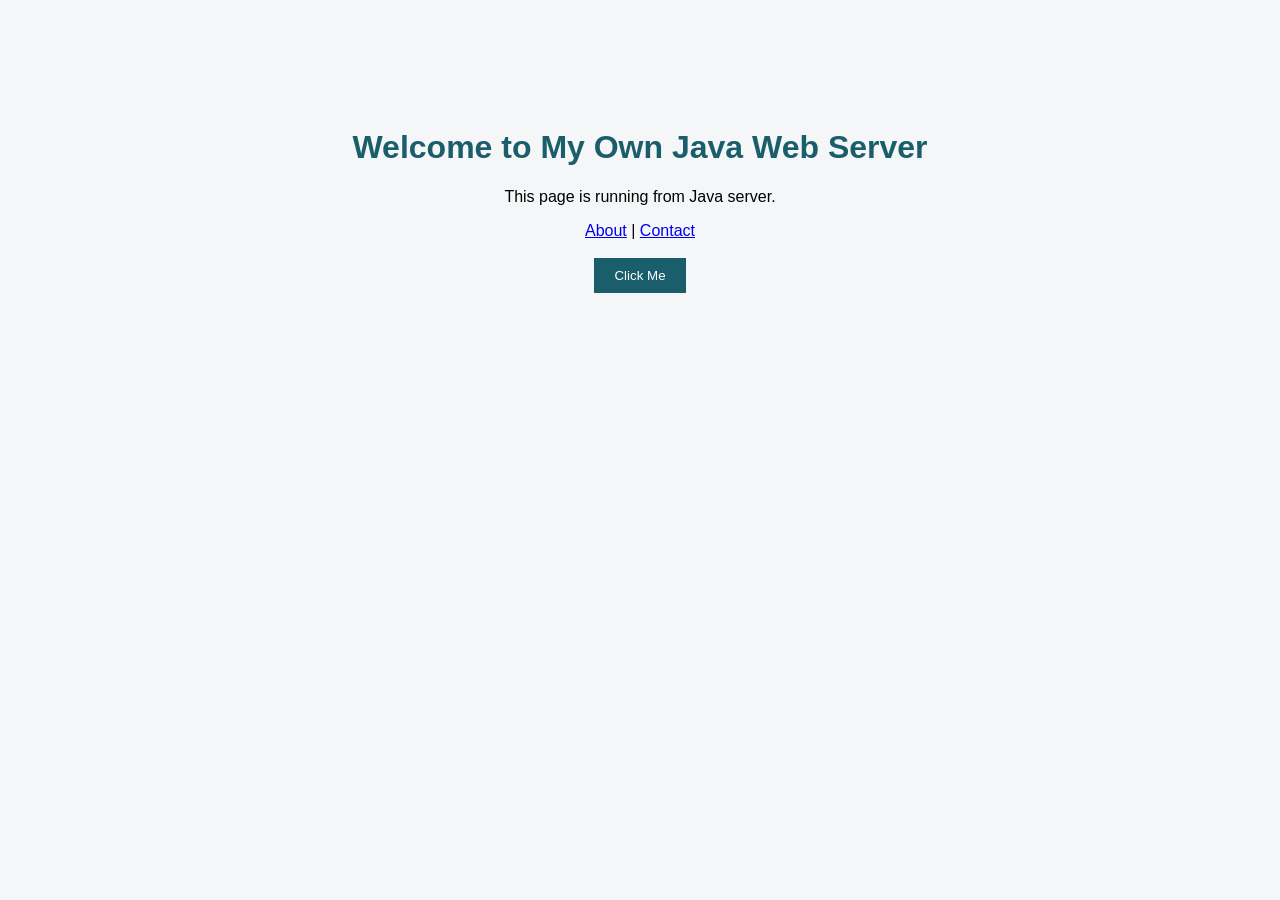
==== htdocs/javamyadmin/index.html @ 66a82264 "Add MySQL JDBC integration, Create DatabaseManager.java and moved www/ server folder into htdocs wit" ====
<!DOCTYPE html>
<html>
<head>
    <title>My Java Server</title>
    <link rel="stylesheet" href="style.css">
</head>
<body>
    <h1>Welcome to My Own Java Web Server</h1>
    <p>This page is running from Java server.</p>

    <a href="/about">About</a> |
    <a href="/contact">Contact</a>

    <br><br>

    <button onclick="showMessage()">Click Me</button>

    <script src="script.js"></script>
</body>
</html>
---- htdocs/javamyadmin/style.css ----
body {
    font-family: Arial, sans-serif;
    background-color: #f4f6f8;
    text-align: center;
    padding-top: 100px;
}

h1 {
    color: #1b5e6b;
}

button {
    padding: 10px 20px;
    background-color: #1b5e6b;
    color: white;
    border: none;
    cursor: pointer;
}
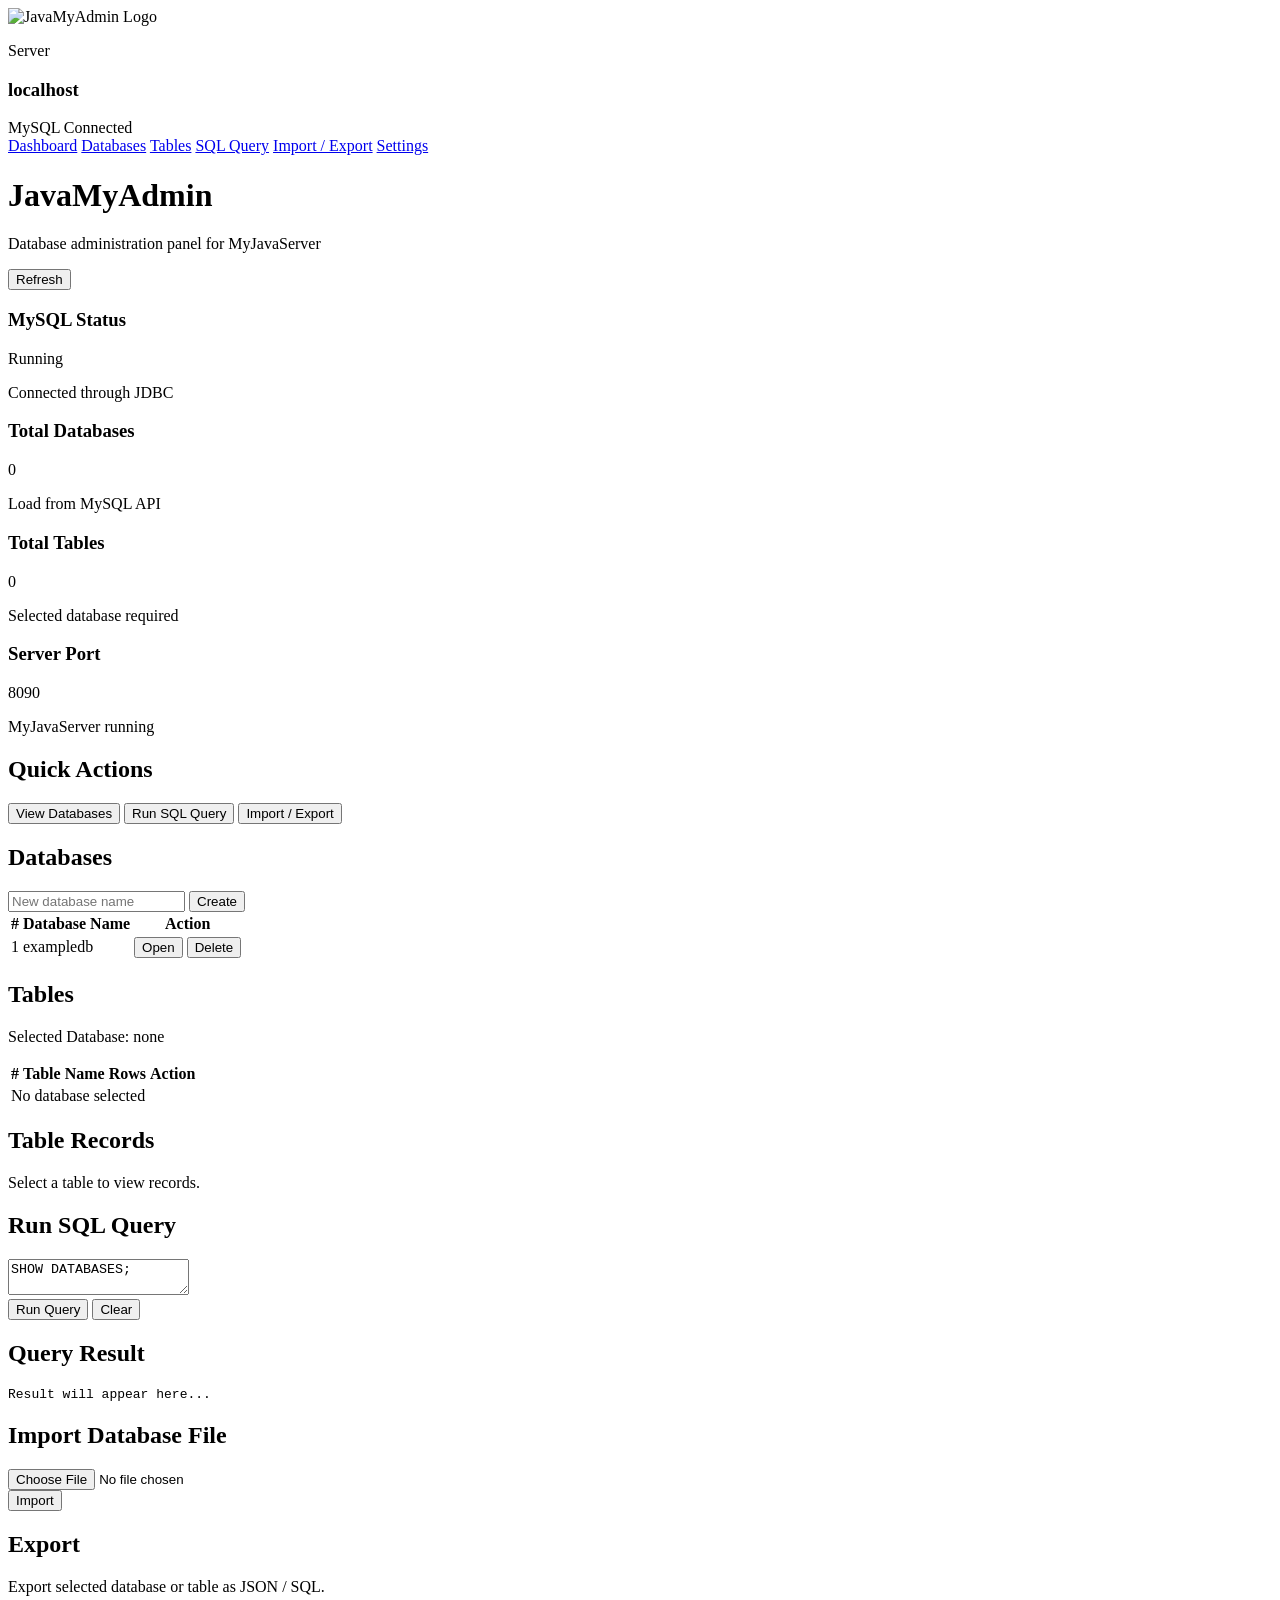
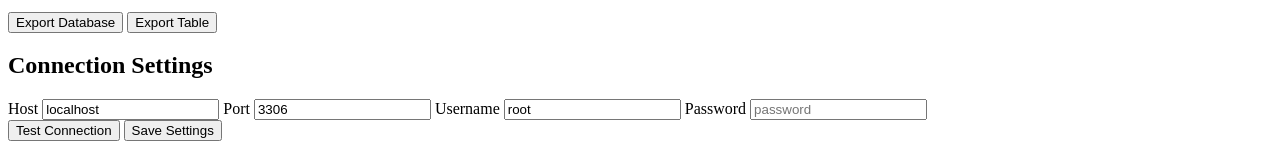
==== commit 52356858: "create an myjavaadmin page and add api's to Show databases/tables/records" ====
--- a/htdocs/javamyadmin/index.html
+++ b/htdocs/javamyadmin/index.html
@@ -1,20 +1,256 @@
 <!DOCTYPE html>
-<html>
+<html lang="en">
 <head>
-    <title>My Java Server</title>
-    <link rel="stylesheet" href="style.css">
+    <meta charset="UTF-8">
+    <meta name="viewport" content="width=device-width, initial-scale=1.0">
+    <title>JavaMyAdmin</title>
+
+    <link rel="stylesheet" href="/javamyadmin/style.css">
 </head>
 <body>
-    <h1>Welcome to My Own Java Web Server</h1>
-    <p>This page is running from Java server.</p>
-
-    <a href="/about">About</a> |
-    <a href="/contact">Contact</a>
-
-    <br><br>
-
-    <button onclick="showMessage()">Click Me</button>
-
-    <script src="script.js"></script>
+
+<div class="app">
+
+    <!-- Sidebar -->
+    <aside class="sidebar">
+
+        <div class="brand">
+            <img src="/javamyadmin/assets/logo.png" alt="JavaMyAdmin Logo">
+        </div>
+
+        <div class="server-box">
+            <p class="label">Server</p>
+            <h3>localhost</h3>
+            <span class="status online">MySQL Connected</span>
+        </div>
+
+        <nav class="menu">
+            <a href="#" class="active" onclick="showSection('dashboard')">Dashboard</a>
+            <a href="#" onclick="showSection('databases')">Databases</a>
+            <a href="#" onclick="showSection('tables')">Tables</a>
+            <a href="#" onclick="showSection('query')">SQL Query</a>
+            <a href="#" onclick="showSection('importExport')">Import / Export</a>
+            <a href="#" onclick="showSection('settings')">Settings</a>
+        </nav>
+
+    </aside>
+
+    <!-- Main Content -->
+    <main class="main">
+
+        <header class="topbar">
+            <div>
+                <h1>JavaMyAdmin</h1>
+                <p>Database administration panel for MyJavaServer</p>
+            </div>
+
+            <button class="refresh-btn" onclick="refreshStatus()">Refresh</button>
+        </header>
+
+        <!-- Dashboard -->
+        <section id="dashboard" class="section active-section">
+
+            <div class="cards">
+
+                <div class="card">
+                    <h3>MySQL Status</h3>
+                    <p class="big green">Running</p>
+                    <span>Connected through JDBC</span>
+                </div>
+
+                <div class="card">
+                    <h3>Total Databases</h3>
+                    <p class="big">0</p>
+                    <span>Load from MySQL API</span>
+                </div>
+
+                <div class="card">
+                    <h3>Total Tables</h3>
+                    <p class="big">0</p>
+                    <span>Selected database required</span>
+                </div>
+
+                <div class="card">
+                    <h3>Server Port</h3>
+                    <p class="big">8090</p>
+                    <span>MyJavaServer running</span>
+                </div>
+
+            </div>
+
+            <div class="panel">
+                <h2>Quick Actions</h2>
+
+                <div class="actions">
+                    <button onclick="showSection('databases')">View Databases</button>
+                    <button onclick="showSection('query')">Run SQL Query</button>
+                    <button onclick="showSection('importExport')">Import / Export</button>
+                </div>
+            </div>
+
+        </section>
+
+        <!-- Databases -->
+        <section id="databases" class="section">
+
+            <div class="panel">
+                <div class="panel-header">
+                    <h2>Databases</h2>
+
+                    <div class="inline-form">
+                        <input type="text" id="databaseName" placeholder="New database name">
+                        <button onclick="createDatabase()">Create</button>
+                    </div>
+                </div>
+
+                <table>
+                    <thead>
+                    <tr>
+                        <th>#</th>
+                        <th>Database Name</th>
+                        <th>Action</th>
+                    </tr>
+                    </thead>
+
+                    <tbody id="databaseList">
+                    <tr>
+                        <td>1</td>
+                        <td>exampledb</td>
+                        <td>
+                            <button class="small-btn" onclick="selectDatabase('exampledb')">Open</button>
+                            <button class="small-btn danger">Delete</button>
+                        </td>
+                    </tr>
+                    </tbody>
+                </table>
+            </div>
+
+        </section>
+
+        <!-- Tables -->
+        <section id="tables" class="section">
+
+            <div class="panel">
+                <div class="panel-header">
+                    <h2>Tables</h2>
+                    <p id="selectedDatabaseText">Selected Database: none</p>
+                </div>
+
+                <table>
+                    <thead>
+                    <tr>
+                        <th>#</th>
+                        <th>Table Name</th>
+                        <th>Rows</th>
+                        <th>Action</th>
+                    </tr>
+                    </thead>
+
+                    <tbody id="tableList">
+                    <tr>
+                        <td colspan="4" class="empty">No database selected</td>
+                    </tr>
+                    </tbody>
+                </table>
+            </div>
+
+            <div class="panel">
+                <h2>Table Records</h2>
+
+                <div id="recordsBox" class="records-box">
+                    Select a table to view records.
+                </div>
+            </div>
+
+        </section>
+
+        <!-- SQL Query -->
+        <section id="query" class="section">
+
+            <div class="panel">
+                <h2>Run SQL Query</h2>
+
+                <textarea id="sqlQuery" placeholder="Write SQL query here...">SHOW DATABASES;</textarea>
+
+                <div class="actions">
+                    <button onclick="runQuery()">Run Query</button>
+                    <button onclick="clearQuery()" class="secondary">Clear</button>
+                </div>
+            </div>
+
+            <div class="panel">
+                <h2>Query Result</h2>
+                <pre id="queryResult">Result will appear here...</pre>
+            </div>
+
+        </section>
+
+        <!-- Import Export -->
+        <section id="importExport" class="section">
+
+            <div class="panel">
+                <h2>Import Database File</h2>
+
+                <input type="file" id="importFile">
+
+                <div class="actions">
+                    <button onclick="importFile()">Import</button>
+                </div>
+            </div>
+
+            <div class="panel">
+                <h2>Export</h2>
+
+                <p>Export selected database or table as JSON / SQL.</p>
+
+                <div class="actions">
+                    <button onclick="exportDatabase()">Export Database</button>
+                    <button onclick="exportTable()">Export Table</button>
+                </div>
+            </div>
+
+        </section>
+
+        <!-- Settings -->
+        <section id="settings" class="section">
+
+            <div class="panel">
+                <h2>Connection Settings</h2>
+
+                <div class="form-grid">
+                    <label>
+                        Host
+                        <input type="text" value="localhost">
+                    </label>
+
+                    <label>
+                        Port
+                        <input type="text" value="3306">
+                    </label>
+
+                    <label>
+                        Username
+                        <input type="text" value="root">
+                    </label>
+
+                    <label>
+                        Password
+                        <input type="password" placeholder="password">
+                    </label>
+                </div>
+
+                <div class="actions">
+                    <button onclick="testConnection()">Test Connection</button>
+                    <button class="secondary">Save Settings</button>
+                </div>
+            </div>
+
+        </section>
+
+    </main>
+
+</div>
+
+<script src="/javamyadmin/script.js"></script>
 </body>
 </html>
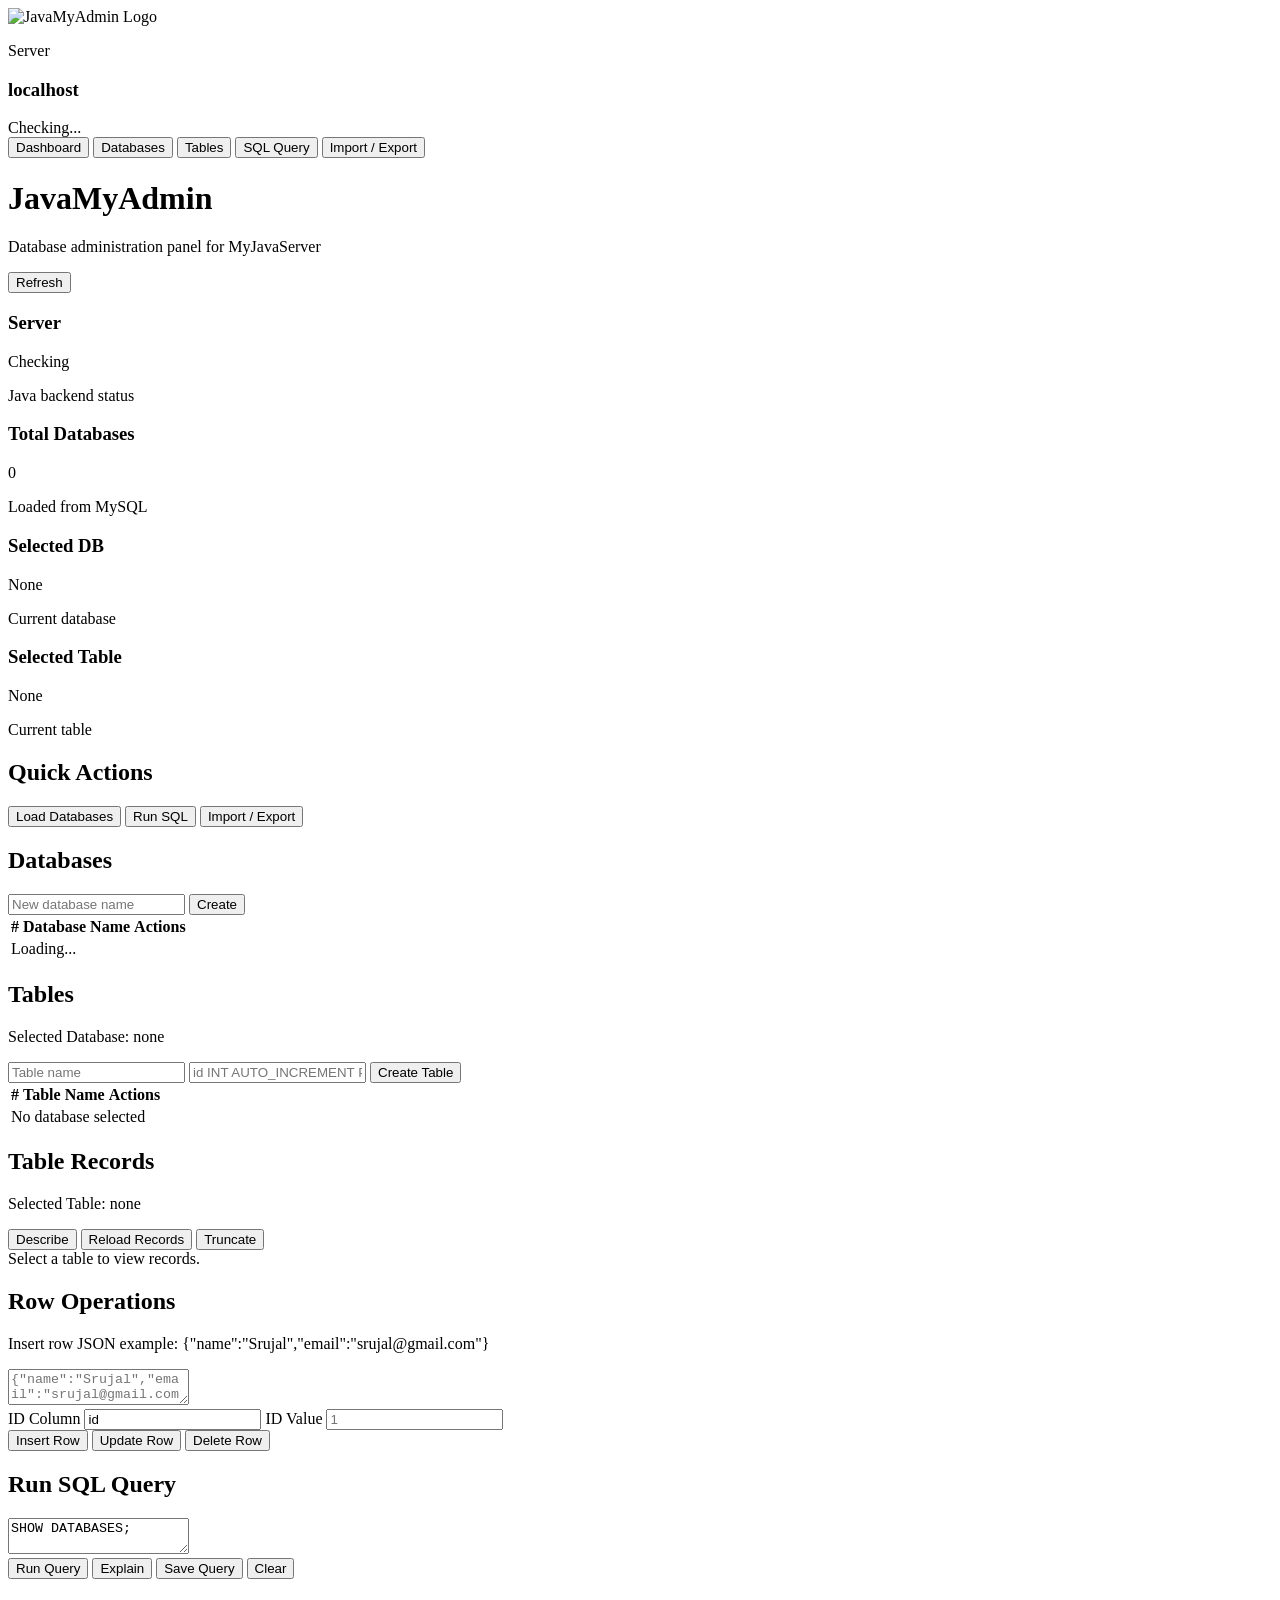
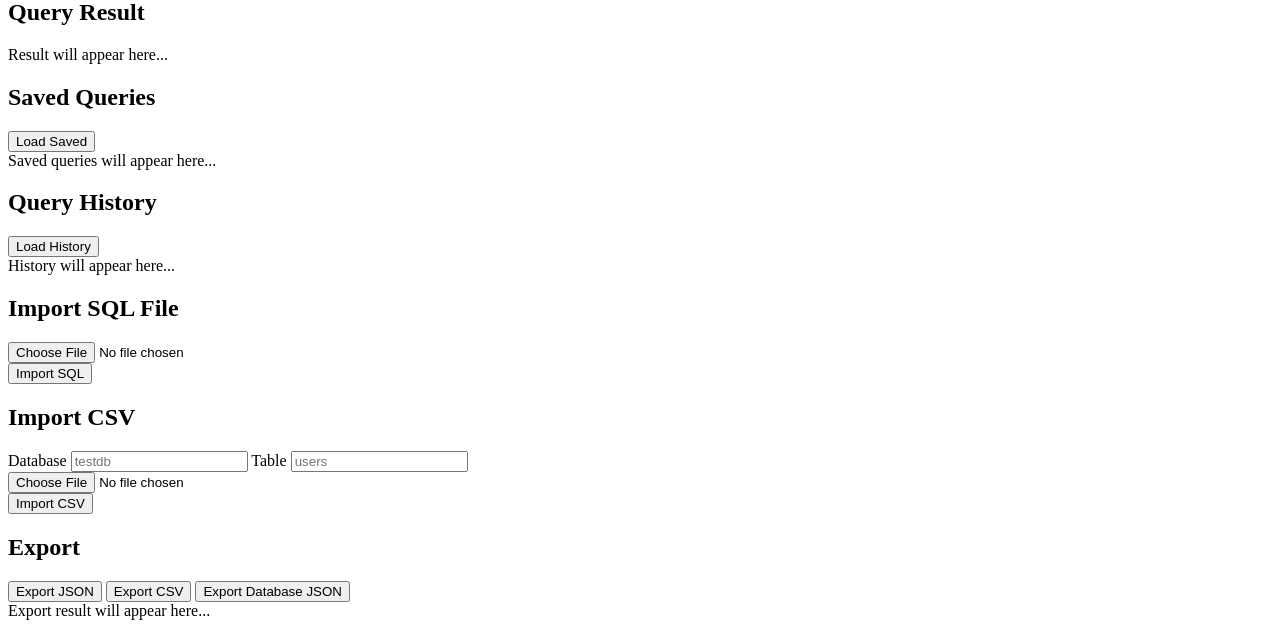
==== commit 2cd999d7: "connect backend with frontend and test frontend" ====
--- a/htdocs/javamyadmin/index.html
+++ b/htdocs/javamyadmin/index.html
@@ -1,256 +1,286 @@
 <!DOCTYPE html>
 <html lang="en">
+
 <head>
     <meta charset="UTF-8">
+    <title>JavaMyAdmin</title>
     <meta name="viewport" content="width=device-width, initial-scale=1.0">
-    <title>JavaMyAdmin</title>
 
     <link rel="stylesheet" href="/javamyadmin/style.css">
 </head>
+
 <body>
 
-<div class="app">
-
-    <!-- Sidebar -->
-    <aside class="sidebar">
-
-        <div class="brand">
-            <img src="/javamyadmin/assets/logo.png" alt="JavaMyAdmin Logo">
-        </div>
-
-        <div class="server-box">
-            <p class="label">Server</p>
-            <h3>localhost</h3>
-            <span class="status online">MySQL Connected</span>
-        </div>
-
-        <nav class="menu">
-            <a href="#" class="active" onclick="showSection('dashboard')">Dashboard</a>
-            <a href="#" onclick="showSection('databases')">Databases</a>
-            <a href="#" onclick="showSection('tables')">Tables</a>
-            <a href="#" onclick="showSection('query')">SQL Query</a>
-            <a href="#" onclick="showSection('importExport')">Import / Export</a>
-            <a href="#" onclick="showSection('settings')">Settings</a>
-        </nav>
-
-    </aside>
-
-    <!-- Main Content -->
-    <main class="main">
-
-        <header class="topbar">
-            <div>
-                <h1>JavaMyAdmin</h1>
-                <p>Database administration panel for MyJavaServer</p>
+    <div class="app">
+
+        <aside class="sidebar">
+            <div class="brand">
+                <img src="/javamyadmin/assets/logo.png" alt="JavaMyAdmin Logo">
             </div>
 
-            <button class="refresh-btn" onclick="refreshStatus()">Refresh</button>
-        </header>
-
-        <!-- Dashboard -->
-        <section id="dashboard" class="section active-section">
-
-            <div class="cards">
-
-                <div class="card">
-                    <h3>MySQL Status</h3>
-                    <p class="big green">Running</p>
-                    <span>Connected through JDBC</span>
-                </div>
-
-                <div class="card">
-                    <h3>Total Databases</h3>
-                    <p class="big">0</p>
-                    <span>Load from MySQL API</span>
-                </div>
-
-                <div class="card">
-                    <h3>Total Tables</h3>
-                    <p class="big">0</p>
-                    <span>Selected database required</span>
-                </div>
-
-                <div class="card">
-                    <h3>Server Port</h3>
-                    <p class="big">8090</p>
-                    <span>MyJavaServer running</span>
-                </div>
-
+            <div class="server-box">
+                <p class="label">Server</p>
+                <h3>localhost</h3>
+                <span id="mysqlStatus" class="status online">Checking...</span>
             </div>
 
-            <div class="panel">
-                <h2>Quick Actions</h2>
-
-                <div class="actions">
-                    <button onclick="showSection('databases')">View Databases</button>
-                    <button onclick="showSection('query')">Run SQL Query</button>
-                    <button onclick="showSection('importExport')">Import / Export</button>
-                </div>
-            </div>
-
-        </section>
-
-        <!-- Databases -->
-        <section id="databases" class="section">
-
-            <div class="panel">
-                <div class="panel-header">
-                    <h2>Databases</h2>
-
-                    <div class="inline-form">
-                        <input type="text" id="databaseName" placeholder="New database name">
-                        <button onclick="createDatabase()">Create</button>
-                    </div>
-                </div>
-
-                <table>
-                    <thead>
-                    <tr>
-                        <th>#</th>
-                        <th>Database Name</th>
-                        <th>Action</th>
-                    </tr>
-                    </thead>
-
-                    <tbody id="databaseList">
-                    <tr>
-                        <td>1</td>
-                        <td>exampledb</td>
-                        <td>
-                            <button class="small-btn" onclick="selectDatabase('exampledb')">Open</button>
-                            <button class="small-btn danger">Delete</button>
-                        </td>
-                    </tr>
-                    </tbody>
-                </table>
-            </div>
-
-        </section>
-
-        <!-- Tables -->
-        <section id="tables" class="section">
-
-            <div class="panel">
-                <div class="panel-header">
-                    <h2>Tables</h2>
-                    <p id="selectedDatabaseText">Selected Database: none</p>
-                </div>
-
-                <table>
-                    <thead>
-                    <tr>
-                        <th>#</th>
-                        <th>Table Name</th>
-                        <th>Rows</th>
-                        <th>Action</th>
-                    </tr>
-                    </thead>
-
-                    <tbody id="tableList">
-                    <tr>
-                        <td colspan="4" class="empty">No database selected</td>
-                    </tr>
-                    </tbody>
-                </table>
-            </div>
-
-            <div class="panel">
-                <h2>Table Records</h2>
-
-                <div id="recordsBox" class="records-box">
-                    Select a table to view records.
-                </div>
-            </div>
-
-        </section>
-
-        <!-- SQL Query -->
-        <section id="query" class="section">
-
-            <div class="panel">
-                <h2>Run SQL Query</h2>
-
-                <textarea id="sqlQuery" placeholder="Write SQL query here...">SHOW DATABASES;</textarea>
-
-                <div class="actions">
-                    <button onclick="runQuery()">Run Query</button>
-                    <button onclick="clearQuery()" class="secondary">Clear</button>
-                </div>
-            </div>
-
-            <div class="panel">
-                <h2>Query Result</h2>
-                <pre id="queryResult">Result will appear here...</pre>
-            </div>
-
-        </section>
-
-        <!-- Import Export -->
-        <section id="importExport" class="section">
-
-            <div class="panel">
-                <h2>Import Database File</h2>
-
-                <input type="file" id="importFile">
-
-                <div class="actions">
-                    <button onclick="importFile()">Import</button>
-                </div>
-            </div>
-
-            <div class="panel">
-                <h2>Export</h2>
-
-                <p>Export selected database or table as JSON / SQL.</p>
-
-                <div class="actions">
-                    <button onclick="exportDatabase()">Export Database</button>
-                    <button onclick="exportTable()">Export Table</button>
-                </div>
-            </div>
-
-        </section>
-
-        <!-- Settings -->
-        <section id="settings" class="section">
-
-            <div class="panel">
-                <h2>Connection Settings</h2>
-
-                <div class="form-grid">
-                    <label>
-                        Host
-                        <input type="text" value="localhost">
-                    </label>
-
-                    <label>
-                        Port
-                        <input type="text" value="3306">
-                    </label>
-
-                    <label>
-                        Username
-                        <input type="text" value="root">
-                    </label>
-
-                    <label>
-                        Password
-                        <input type="password" placeholder="password">
-                    </label>
-                </div>
-
-                <div class="actions">
-                    <button onclick="testConnection()">Test Connection</button>
-                    <button class="secondary">Save Settings</button>
-                </div>
-            </div>
-
-        </section>
-
-    </main>
-
-</div>
-
-<script src="/javamyadmin/script.js"></script>
+            <nav class="menu">
+                <button class="menu-btn active" onclick="showSection('dashboard', this)">Dashboard</button>
+                <button class="menu-btn" onclick="showSection('databases', this)">Databases</button>
+                <button class="menu-btn" onclick="showSection('tables', this)">Tables</button>
+                <button class="menu-btn" onclick="showSection('query', this)">SQL Query</button>
+                <button class="menu-btn" onclick="showSection('importExport', this)">Import / Export</button>
+            </nav>
+        </aside>
+
+        <main class="main">
+
+            <header class="topbar">
+                <div>
+                    <h1>JavaMyAdmin</h1>
+                    <p>Database administration panel for MyJavaServer</p>
+                </div>
+
+                <button onclick="refreshAll()">Refresh</button>
+            </header>
+
+            <!-- DASHBOARD -->
+            <section id="dashboard" class="section active-section">
+                <div class="cards">
+                    <div class="card">
+                        <h3>Server</h3>
+                        <p id="serverStatus" class="big green">Checking</p>
+                        <span>Java backend status</span>
+                    </div>
+
+                    <div class="card">
+                        <h3>Total Databases</h3>
+                        <p id="databaseCount" class="big">0</p>
+                        <span>Loaded from MySQL</span>
+                    </div>
+
+                    <div class="card">
+                        <h3>Selected DB</h3>
+                        <p id="selectedDbCard" class="big">None</p>
+                        <span>Current database</span>
+                    </div>
+
+                    <div class="card">
+                        <h3>Selected Table</h3>
+                        <p id="selectedTableCard" class="big">None</p>
+                        <span>Current table</span>
+                    </div>
+                </div>
+
+                <div class="panel">
+                    <h2>Quick Actions</h2>
+                    <div class="actions">
+                        <button onclick="loadDatabases(); openSection('databases')">Load Databases</button>
+                        <button onclick="openSection('query')">Run SQL</button>
+                        <button onclick="openSection('importExport')">Import / Export</button>
+                    </div>
+                </div>
+            </section>
+
+            <!-- DATABASES -->
+            <section id="databases" class="section">
+                <div class="panel">
+                    <div class="panel-header">
+                        <h2>Databases</h2>
+
+                        <div class="inline-form">
+                            <input type="text" id="databaseName" placeholder="New database name">
+                            <button onclick="createDatabase()">Create</button>
+                        </div>
+                    </div>
+
+                    <table>
+                        <thead>
+                            <tr>
+                                <th>#</th>
+                                <th>Database Name</th>
+                                <th>Actions</th>
+                            </tr>
+                        </thead>
+                        <tbody id="databaseList">
+                            <tr>
+                                <td colspan="3" class="empty">Loading...</td>
+                            </tr>
+                        </tbody>
+                    </table>
+                </div>
+            </section>
+
+            <!-- TABLES -->
+            <section id="tables" class="section">
+                <div class="panel">
+                    <div class="panel-header">
+                        <div>
+                            <h2>Tables</h2>
+                            <p id="selectedDatabaseText">Selected Database: none</p>
+                        </div>
+
+                        <div class="inline-form">
+                            <input type="text" id="newTableName" placeholder="Table name">
+                            <input type="text" id="newTableColumns"
+                                placeholder="id INT AUTO_INCREMENT PRIMARY KEY, name VARCHAR(100)">
+                            <button onclick="createTable()">Create Table</button>
+                        </div>
+                    </div>
+
+                    <table>
+                        <thead>
+                            <tr>
+                                <th>#</th>
+                                <th>Table Name</th>
+                                <th>Actions</th>
+                            </tr>
+                        </thead>
+                        <tbody id="tableList">
+                            <tr>
+                                <td colspan="3" class="empty">No database selected</td>
+                            </tr>
+                        </tbody>
+                    </table>
+                </div>
+
+                <div class="panel">
+                    <div class="panel-header">
+                        <div>
+                            <h2>Table Records</h2>
+                            <p id="selectedTableText">Selected Table: none</p>
+                        </div>
+
+                        <div class="actions">
+                            <button onclick="describeTable()">Describe</button>
+                            <button onclick="loadRecords()">Reload Records</button>
+                            <button class="danger" onclick="truncateTable()">Truncate</button>
+                        </div>
+                    </div>
+
+                    <div id="recordsBox" class="records-box">
+                        Select a table to view records.
+                    </div>
+                </div>
+
+                <div class="panel">
+                    <h2>Row Operations</h2>
+
+                    <p class="hint">
+                        Insert row JSON example:
+                        {"name":"Srujal","email":"srujal@gmail.com"}
+                    </p>
+
+                    <textarea id="rowJson" placeholder='{"name":"Srujal","email":"srujal@gmail.com"}'></textarea>
+
+                    <div class="form-grid">
+                        <label>
+                            ID Column
+                            <input id="idColumn" value="id">
+                        </label>
+
+                        <label>
+                            ID Value
+                            <input id="idValue" placeholder="1">
+                        </label>
+                    </div>
+
+                    <div class="actions">
+                        <button onclick="insertRow()">Insert Row</button>
+                        <button onclick="updateRow()">Update Row</button>
+                        <button class="danger" onclick="deleteRow()">Delete Row</button>
+                    </div>
+                </div>
+            </section>
+
+            <!-- QUERY -->
+            <section id="query" class="section">
+                <div class="panel">
+                    <h2>Run SQL Query</h2>
+
+                    <textarea id="sqlQuery" placeholder="Write SQL query here...">SHOW DATABASES;</textarea>
+
+                    <div class="actions">
+                        <button onclick="runQuery()">Run Query</button>
+                        <button onclick="explainQuery()">Explain</button>
+                        <button onclick="saveQuery()">Save Query</button>
+                        <button class="secondary" onclick="clearQuery()">Clear</button>
+                    </div>
+                </div>
+
+                <div class="panel">
+                    <h2>Query Result</h2>
+                    <div id="queryResult" class="records-box">Result will appear here...</div>
+                </div>
+
+                <div class="panel">
+                    <div class="panel-header">
+                        <h2>Saved Queries</h2>
+                        <button onclick="loadSavedQueries()">Load Saved</button>
+                    </div>
+
+                    <div id="savedQueriesBox" class="records-box">Saved queries will appear here...</div>
+                </div>
+
+                <div class="panel">
+                    <div class="panel-header">
+                        <h2>Query History</h2>
+                        <button onclick="loadQueryHistory()">Load History</button>
+                    </div>
+
+                    <div id="queryHistoryBox" class="records-box">History will appear here...</div>
+                </div>
+            </section>
+
+            <!-- IMPORT EXPORT -->
+            <section id="importExport" class="section">
+                <div class="panel">
+                    <h2>Import SQL File</h2>
+                    <input type="file" id="sqlImportFile" accept=".sql,.txt">
+                    <div class="actions">
+                        <button onclick="importSqlFile()">Import SQL</button>
+                    </div>
+                </div>
+
+                <div class="panel">
+                    <h2>Import CSV</h2>
+
+                    <div class="form-grid">
+                        <label>
+                            Database
+                            <input id="csvDb" placeholder="testdb">
+                        </label>
+
+                        <label>
+                            Table
+                            <input id="csvTable" placeholder="users">
+                        </label>
+                    </div>
+
+                    <input type="file" id="csvImportFile" accept=".csv">
+
+                    <div class="actions">
+                        <button onclick="importCsv()">Import CSV</button>
+                    </div>
+                </div>
+
+                <div class="panel">
+                    <h2>Export</h2>
+
+                    <div class="actions">
+                        <button onclick="exportJson()">Export JSON</button>
+                        <button onclick="exportCsv()">Export CSV</button>
+                        <button onclick="exportDatabaseJson()">Export Database JSON</button>
+                    </div>
+
+                    <div id="exportResult" class="records-box">Export result will appear here...</div>
+                </div>
+            </section>
+
+        </main>
+    </div>
+
+    <script src="/javamyadmin/script.js"></script>
 </body>
+
 </html>
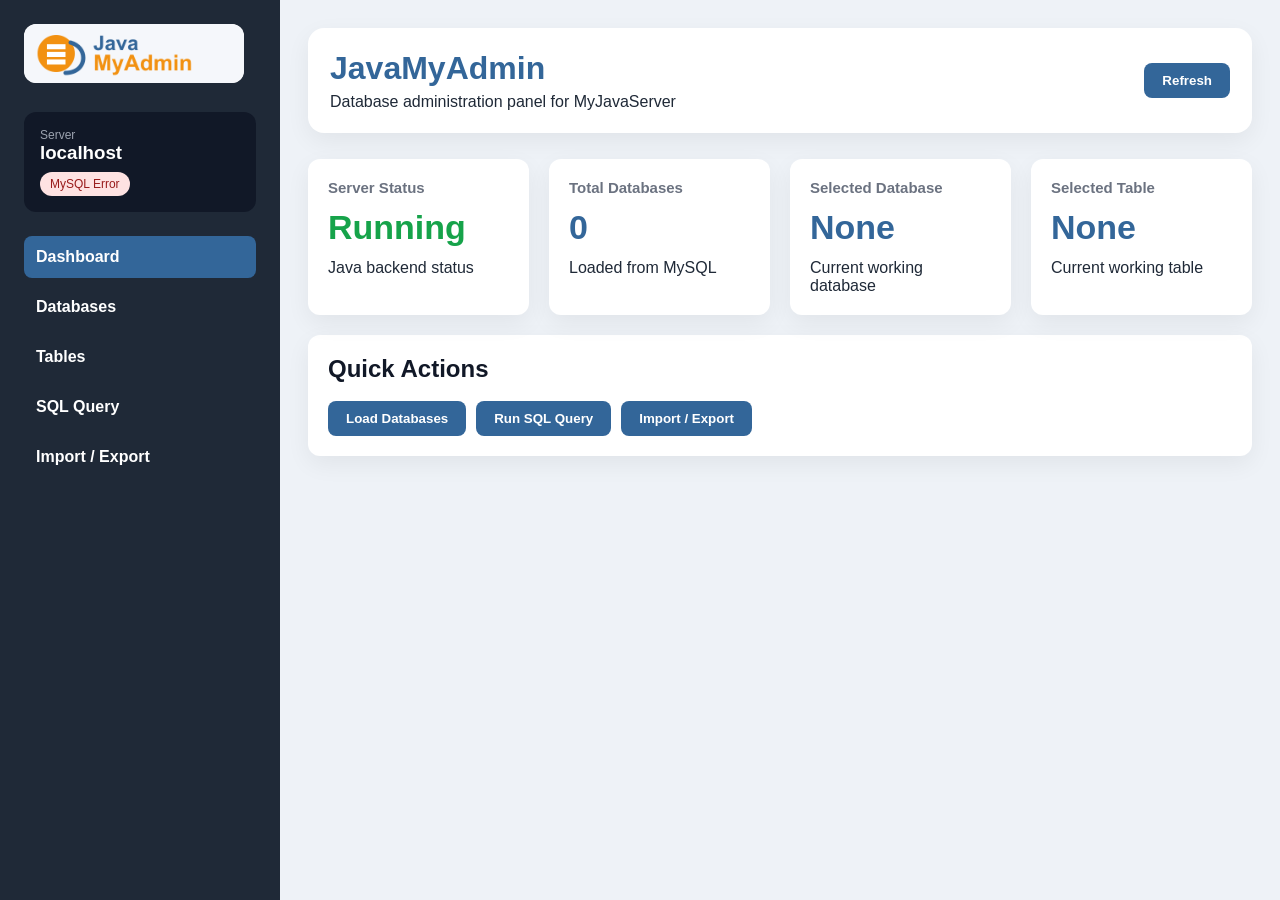
==== commit 1458b764: "update index.html" ====
--- a/htdocs/javamyadmin/index.html
+++ b/htdocs/javamyadmin/index.html
@@ -3,19 +3,21 @@
 
 <head>
     <meta charset="UTF-8">
+    <meta name="viewport" content="width=device-width, initial-scale=1.0">
     <title>JavaMyAdmin</title>
-    <meta name="viewport" content="width=device-width, initial-scale=1.0">
-
-    <link rel="stylesheet" href="/javamyadmin/style.css">
+
+    <link rel="stylesheet" href="./style.css">
 </head>
 
 <body>
 
     <div class="app">
 
+        <!-- SIDEBAR -->
         <aside class="sidebar">
+
             <div class="brand">
-                <img src="/javamyadmin/assets/logo.png" alt="JavaMyAdmin Logo">
+                <img src="./assets/logo.png" alt="JavaMyAdmin Logo">
             </div>
 
             <div class="server-box">
@@ -25,16 +27,38 @@
             </div>
 
             <nav class="menu">
-                <button class="menu-btn active" onclick="showSection('dashboard', this)">Dashboard</button>
-                <button class="menu-btn" onclick="showSection('databases', this)">Databases</button>
-                <button class="menu-btn" onclick="showSection('tables', this)">Tables</button>
-                <button class="menu-btn" onclick="showSection('query', this)">SQL Query</button>
-                <button class="menu-btn" onclick="showSection('importExport', this)">Import / Export</button>
+                <button class="menu-btn active" data-section="dashboard"
+                    onclick="showSection('dashboard', this)">
+                    Dashboard
+                </button>
+
+                <button class="menu-btn" data-section="databases"
+                    onclick="showSection('databases', this)">
+                    Databases
+                </button>
+
+                <button class="menu-btn" data-section="tables"
+                    onclick="showSection('tables', this)">
+                    Tables
+                </button>
+
+                <button class="menu-btn" data-section="query"
+                    onclick="showSection('query', this)">
+                    SQL Query
+                </button>
+
+                <button class="menu-btn" data-section="importExport"
+                    onclick="showSection('importExport', this)">
+                    Import / Export
+                </button>
             </nav>
+
         </aside>
 
+        <!-- MAIN CONTENT -->
         <main class="main">
 
+            <!-- TOPBAR -->
             <header class="topbar">
                 <div>
                     <h1>JavaMyAdmin</h1>
@@ -44,11 +68,13 @@
                 <button onclick="refreshAll()">Refresh</button>
             </header>
 
-            <!-- DASHBOARD -->
+            <!-- DASHBOARD SECTION -->
             <section id="dashboard" class="section active-section">
+
                 <div class="cards">
+
                     <div class="card">
-                        <h3>Server</h3>
+                        <h3>Server Status</h3>
                         <p id="serverStatus" class="big green">Checking</p>
                         <span>Java backend status</span>
                     </div>
@@ -60,33 +86,49 @@
                     </div>
 
                     <div class="card">
-                        <h3>Selected DB</h3>
+                        <h3>Selected Database</h3>
                         <p id="selectedDbCard" class="big">None</p>
-                        <span>Current database</span>
+                        <span>Current working database</span>
                     </div>
 
                     <div class="card">
                         <h3>Selected Table</h3>
                         <p id="selectedTableCard" class="big">None</p>
-                        <span>Current table</span>
-                    </div>
+                        <span>Current working table</span>
+                    </div>
+
                 </div>
 
                 <div class="panel">
                     <h2>Quick Actions</h2>
-                    <div class="actions">
-                        <button onclick="loadDatabases(); openSection('databases')">Load Databases</button>
-                        <button onclick="openSection('query')">Run SQL</button>
-                        <button onclick="openSection('importExport')">Import / Export</button>
-                    </div>
-                </div>
-            </section>
-
-            <!-- DATABASES -->
+
+                    <div class="actions">
+                        <button onclick="loadDatabases(); openSection('databases')">
+                            Load Databases
+                        </button>
+
+                        <button onclick="openSection('query')">
+                            Run SQL Query
+                        </button>
+
+                        <button onclick="openSection('importExport')">
+                            Import / Export
+                        </button>
+                    </div>
+                </div>
+
+            </section>
+
+            <!-- DATABASES SECTION -->
             <section id="databases" class="section">
-                <div class="panel">
-                    <div class="panel-header">
-                        <h2>Databases</h2>
+
+                <div class="panel">
+
+                    <div class="panel-header">
+                        <div>
+                            <h2>Databases</h2>
+                            <p>Create, open, or drop MySQL databases.</p>
+                        </div>
 
                         <div class="inline-form">
                             <input type="text" id="databaseName" placeholder="New database name">
@@ -102,28 +144,35 @@
                                 <th>Actions</th>
                             </tr>
                         </thead>
+
                         <tbody id="databaseList">
                             <tr>
-                                <td colspan="3" class="empty">Loading...</td>
+                                <td colspan="3" class="empty">Click Refresh or Load Databases</td>
                             </tr>
                         </tbody>
                     </table>
-                </div>
-            </section>
-
-            <!-- TABLES -->
+
+                </div>
+
+            </section>
+
+            <!-- TABLES SECTION -->
             <section id="tables" class="section">
-                <div class="panel">
+
+                <div class="panel">
+
                     <div class="panel-header">
                         <div>
                             <h2>Tables</h2>
                             <p id="selectedDatabaseText">Selected Database: none</p>
                         </div>
 
-                        <div class="inline-form">
+                        <div class="inline-form wide-form">
                             <input type="text" id="newTableName" placeholder="Table name">
+
                             <input type="text" id="newTableColumns"
-                                placeholder="id INT AUTO_INCREMENT PRIMARY KEY, name VARCHAR(100)">
+                                placeholder="id INT AUTO_INCREMENT PRIMARY KEY, name VARCHAR(100), email VARCHAR(100)">
+
                             <button onclick="createTable()">Create Table</button>
                         </div>
                     </div>
@@ -136,15 +185,18 @@
                                 <th>Actions</th>
                             </tr>
                         </thead>
+
                         <tbody id="tableList">
                             <tr>
-                                <td colspan="3" class="empty">No database selected</td>
+                                <td colspan="3" class="empty">Select a database first</td>
                             </tr>
                         </tbody>
                     </table>
-                </div>
-
-                <div class="panel">
+
+                </div>
+
+                <div class="panel">
+
                     <div class="panel-header">
                         <div>
                             <h2>Table Records</h2>
@@ -161,14 +213,16 @@
                     <div id="recordsBox" class="records-box">
                         Select a table to view records.
                     </div>
-                </div>
-
-                <div class="panel">
+
+                </div>
+
+                <div class="panel">
+
                     <h2>Row Operations</h2>
 
                     <p class="hint">
-                        Insert row JSON example:
-                        {"name":"Srujal","email":"srujal@gmail.com"}
+                        Insert / Update row using JSON format.
+                        Example: {"name":"Srujal","email":"srujal@gmail.com"}
                     </p>
 
                     <textarea id="rowJson" placeholder='{"name":"Srujal","email":"srujal@gmail.com"}'></textarea>
@@ -190,12 +244,16 @@
                         <button onclick="updateRow()">Update Row</button>
                         <button class="danger" onclick="deleteRow()">Delete Row</button>
                     </div>
-                </div>
-            </section>
-
-            <!-- QUERY -->
+
+                </div>
+
+            </section>
+
+            <!-- SQL QUERY SECTION -->
             <section id="query" class="section">
-                <div class="panel">
+
+                <div class="panel">
+
                     <h2>Run SQL Query</h2>
 
                     <textarea id="sqlQuery" placeholder="Write SQL query here...">SHOW DATABASES;</textarea>
@@ -206,44 +264,73 @@
                         <button onclick="saveQuery()">Save Query</button>
                         <button class="secondary" onclick="clearQuery()">Clear</button>
                     </div>
-                </div>
-
-                <div class="panel">
+
+                </div>
+
+                <div class="panel">
+
                     <h2>Query Result</h2>
-                    <div id="queryResult" class="records-box">Result will appear here...</div>
-                </div>
-
-                <div class="panel">
+
+                    <div id="queryResult" class="records-box">
+                        Result will appear here...
+                    </div>
+
+                </div>
+
+                <div class="panel">
+
                     <div class="panel-header">
                         <h2>Saved Queries</h2>
-                        <button onclick="loadSavedQueries()">Load Saved</button>
-                    </div>
-
-                    <div id="savedQueriesBox" class="records-box">Saved queries will appear here...</div>
-                </div>
-
-                <div class="panel">
+                        <button onclick="loadSavedQueries()">Load Saved Queries</button>
+                    </div>
+
+                    <div id="savedQueriesBox" class="records-box">
+                        Saved queries will appear here...
+                    </div>
+
+                </div>
+
+                <div class="panel">
+
                     <div class="panel-header">
                         <h2>Query History</h2>
                         <button onclick="loadQueryHistory()">Load History</button>
                     </div>
 
-                    <div id="queryHistoryBox" class="records-box">History will appear here...</div>
-                </div>
-            </section>
-
-            <!-- IMPORT EXPORT -->
+                    <div id="queryHistoryBox" class="records-box">
+                        Query history will appear here...
+                    </div>
+
+                </div>
+
+            </section>
+
+            <!-- IMPORT EXPORT SECTION -->
             <section id="importExport" class="section">
-                <div class="panel">
+
+                <div class="panel">
+
                     <h2>Import SQL File</h2>
+
+                    <p class="hint">
+                        Upload a .sql or .txt file. The content will be executed by backend import SQL API.
+                    </p>
+
                     <input type="file" id="sqlImportFile" accept=".sql,.txt">
+
                     <div class="actions">
                         <button onclick="importSqlFile()">Import SQL</button>
                     </div>
-                </div>
-
-                <div class="panel">
+
+                </div>
+
+                <div class="panel">
+
                     <h2>Import CSV</h2>
+
+                    <p class="hint">
+                        First row must contain column names. Example: name,email
+                    </p>
 
                     <div class="form-grid">
                         <label>
@@ -262,25 +349,36 @@
                     <div class="actions">
                         <button onclick="importCsv()">Import CSV</button>
                     </div>
-                </div>
-
-                <div class="panel">
+
+                </div>
+
+                <div class="panel">
+
                     <h2>Export</h2>
 
-                    <div class="actions">
-                        <button onclick="exportJson()">Export JSON</button>
-                        <button onclick="exportCsv()">Export CSV</button>
+                    <p class="hint">
+                        Select a database/table first, then export data as JSON or CSV.
+                    </p>
+
+                    <div class="actions">
+                        <button onclick="exportJson()">Export Table JSON</button>
+                        <button onclick="exportCsv()">Export Table CSV</button>
                         <button onclick="exportDatabaseJson()">Export Database JSON</button>
                     </div>
 
-                    <div id="exportResult" class="records-box">Export result will appear here...</div>
-                </div>
+                    <div id="exportResult" class="records-box">
+                        Export result will appear here...
+                    </div>
+
+                </div>
+
             </section>
 
         </main>
+
     </div>
 
-    <script src="/javamyadmin/script.js"></script>
+    <script src="./script.js"></script>
 </body>
 
 </html>
--- a/htdocs/javamyadmin/style.css
+++ b/htdocs/javamyadmin/style.css
@@ -0,0 +1,385 @@
+* {
+    margin: 0;
+    padding: 0;
+    box-sizing: border-box;
+}
+
+body {
+    font-family: Arial, Helvetica, sans-serif;
+    background: #eef2f7;
+    color: #1f2937;
+}
+
+.app {
+    display: flex;
+    min-height: 100vh;
+}
+
+.sidebar {
+    width: 280px;
+    background: #1f2937;
+    color: white;
+    padding: 24px;
+}
+
+.brand img {
+    width: 220px;
+    margin-bottom: 25px;
+    background: white;
+    border-radius: 12px;
+}
+
+.server-box {
+    background: #111827;
+    padding: 16px;
+    border-radius: 12px;
+    margin-bottom: 24px;
+}
+
+.label {
+    font-size: 12px;
+    color: #9ca3af;
+}
+
+.status {
+    display: inline-block;
+    margin-top: 8px;
+    font-size: 12px;
+    padding: 5px 10px;
+    border-radius: 20px;
+}
+
+.online {
+    background: #dcfce7;
+    color: #166534;
+}
+
+.menu {
+    display: flex;
+    flex-direction: column;
+    gap: 8px;
+}
+
+.menu a {
+    color: #d1d5db;
+    text-decoration: none;
+    padding: 12px 14px;
+    border-radius: 8px;
+    transition: 0.2s;
+}
+
+.menu a:hover,
+.menu a.active {
+    background: #f29111;
+    color: white;
+}
+
+.main {
+    flex: 1;
+    padding: 28px;
+}
+
+.topbar {
+    background: white;
+    padding: 22px;
+    border-radius: 16px;
+    display: flex;
+    justify-content: space-between;
+    align-items: center;
+    margin-bottom: 26px;
+    box-shadow: 0 8px 25px rgba(0, 0, 0, 0.06);
+}
+
+.topbar h1 {
+    color: #336699;
+    margin-bottom: 6px;
+}
+
+.refresh-btn,
+button {
+    border: none;
+    background: #336699;
+    color: white;
+    padding: 10px 18px;
+    border-radius: 8px;
+    cursor: pointer;
+    font-weight: 600;
+}
+
+button:hover {
+    opacity: 0.9;
+}
+
+.secondary {
+    background: #6b7280;
+}
+
+.danger {
+    background: #dc2626;
+}
+
+.cards {
+    display: grid;
+    grid-template-columns: repeat(4, 1fr);
+    gap: 18px;
+    margin-bottom: 24px;
+}
+
+.card,
+.panel {
+    background: white;
+    padding: 22px;
+    border-radius: 16px;
+    box-shadow: 0 8px 25px rgba(0, 0, 0, 0.06);
+}
+
+.card h3 {
+    color: #6b7280;
+    font-size: 15px;
+}
+
+.big {
+    font-size: 34px;
+    font-weight: 700;
+    margin: 12px 0;
+    color: #336699;
+}
+
+.green {
+    color: #16a34a;
+}
+
+.panel {
+    margin-bottom: 24px;
+}
+
+.panel h2 {
+    margin-bottom: 18px;
+    color: #111827;
+}
+
+.panel-header {
+    display: flex;
+    justify-content: space-between;
+    align-items: center;
+    margin-bottom: 18px;
+}
+
+.inline-form {
+    display: flex;
+    gap: 10px;
+}
+
+input,
+textarea {
+    width: 100%;
+    padding: 11px 13px;
+    border: 1px solid #d1d5db;
+    border-radius: 8px;
+    outline: none;
+}
+
+textarea {
+    min-height: 180px;
+    font-family: Consolas, monospace;
+    font-size: 14px;
+}
+
+table {
+    width: 100%;
+    border-collapse: collapse;
+}
+
+th,
+td {
+    padding: 14px;
+    border-bottom: 1px solid #e5e7eb;
+    text-align: left;
+}
+
+th {
+    background: #f9fafb;
+    color: #374151;
+}
+
+.small-btn {
+    padding: 7px 12px;
+    font-size: 13px;
+}
+
+.empty {
+    text-align: center;
+    color: #6b7280;
+}
+
+.records-box,
+pre {
+    background: #111827;
+    color: #d1d5db;
+    padding: 18px;
+    border-radius: 12px;
+    overflow-x: auto;
+    min-height: 120px;
+    font-family: Consolas, monospace;
+}
+
+.form-grid {
+    display: grid;
+    grid-template-columns: repeat(2, 1fr);
+    gap: 18px;
+}
+
+.form-grid label {
+    font-size: 14px;
+    font-weight: 600;
+    color: #374151;
+}
+
+.form-grid input {
+    margin-top: 8px;
+}
+
+.offline {
+    background: #fee2e2;
+    color: #991b1b;
+}
+
+.hint {
+    color: #6b7280;
+    margin-bottom: 12px;
+    font-size: 14px;
+}
+
+.result-table {
+    width: 100%;
+    border-collapse: collapse;
+    background: white;
+    color: #111827;
+}
+
+.result-table th,
+.result-table td {
+    border: 1px solid #d1d5db;
+    padding: 10px;
+    font-size: 14px;
+}
+
+.result-table th {
+    background: #f3f4f6;
+}
+
+.query-item {
+    display: flex;
+    justify-content: space-between;
+    align-items: center;
+    background: #1f2937;
+    padding: 10px;
+    border-radius: 8px;
+    margin-bottom: 8px;
+}
+
+@media (max-width: 900px) {
+    .app {
+        flex-direction: column;
+    }
+
+    .sidebar {
+        width: 100%;
+    }
+
+    .cards {
+        grid-template-columns: 1fr;
+    }
+
+    .topbar,
+    .panel-header {
+        flex-direction: column;
+        align-items: flex-start;
+        gap: 14px;
+    }
+
+    .form-grid {
+        grid-template-columns: 1fr;
+    }
+}
+
+.cards {
+    display: grid;
+    grid-template-columns: repeat(4, 1fr);
+    gap: 20px;
+    margin-bottom: 20px;
+}
+
+.card {
+    background: white;
+    padding: 20px;
+    border-radius: 12px;
+}
+
+.panel {
+    background: white;
+    padding: 20px;
+    border-radius: 12px;
+    margin-bottom: 20px;
+}
+
+table {
+    width: 100%;
+    border-collapse: collapse;
+}
+
+table th,
+table td {
+    border: 1px solid #ddd;
+    padding: 10px;
+}
+
+.result-table {
+    width: 100%;
+    border-collapse: collapse;
+}
+
+.result-table th,
+.result-table td {
+    border: 1px solid #ccc;
+    padding: 10px;
+}
+
+.records-box {
+    overflow-x: auto;
+    margin-top: 15px;
+}
+
+.actions {
+    display: flex;
+    gap: 10px;
+    margin-top: 15px;
+}
+
+button {
+    cursor: pointer;
+}
+
+.menu-btn {
+    background: transparent;
+    color: white;
+    border: none;
+    text-align: left;
+    padding: 12px;
+    cursor: pointer;
+    font-size: 16px;
+    border-radius: 8px;
+}
+
+.menu-btn:hover,
+.menu-btn.active {
+    background: #336699;
+}
+
+.section {
+    display: none;
+}
+
+.active-section {
+    display: block;
+}
